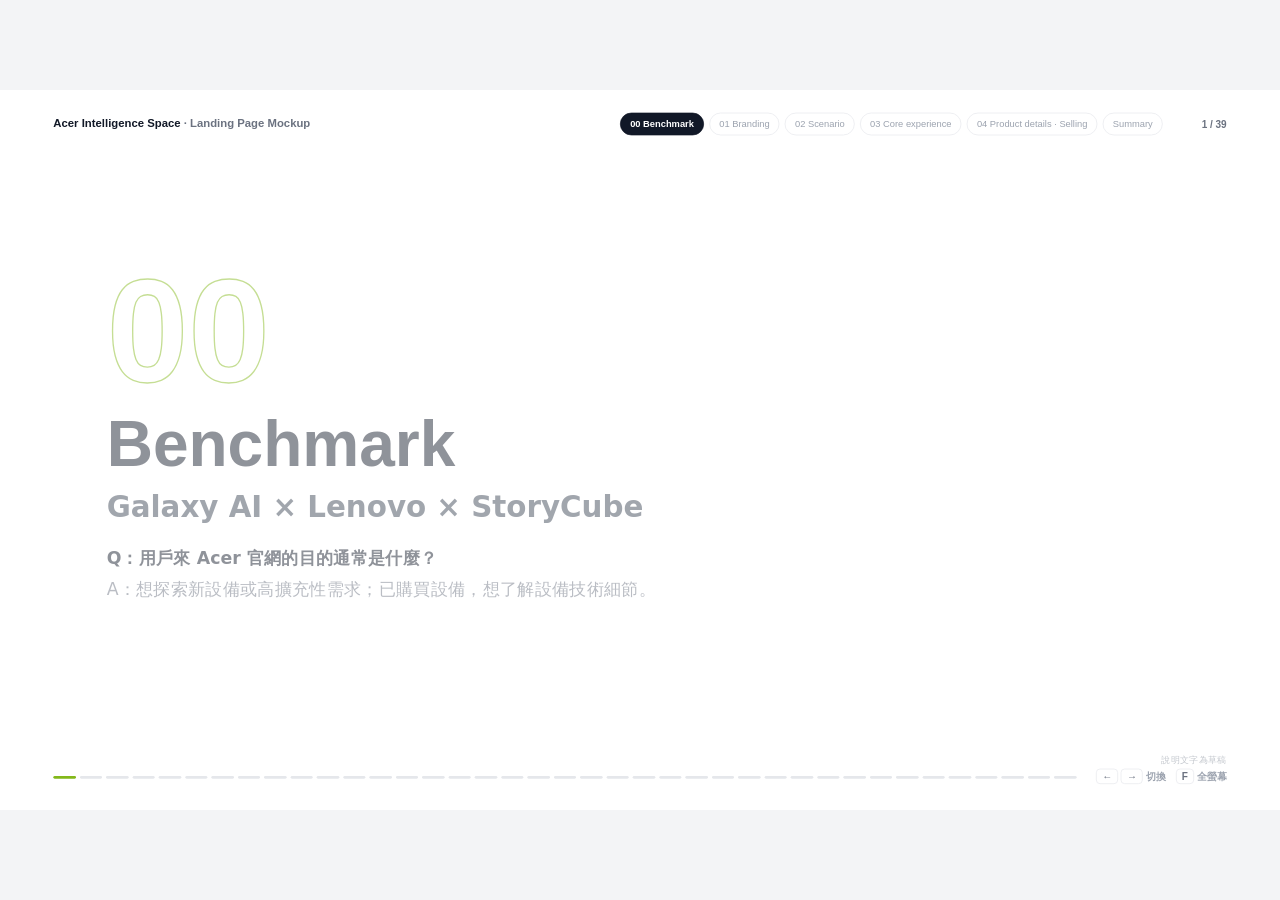
==== index.html @ 03bb37a7 "Add AIS landing page proposal site Presenter-mode proposal (39 steps) comparing Samsung, Lenovo and " ====
<!doctype html>
<html lang="zh-Hant">
<head>
<meta charset="utf-8">
<meta name="robots" content="noindex, nofollow">
<meta http-equiv="refresh" content="0; url=proposal/">
<title>AIS Landing Page 提案</title>
</head>
<body><a href="proposal/">開啟提案</a></body>
</html>
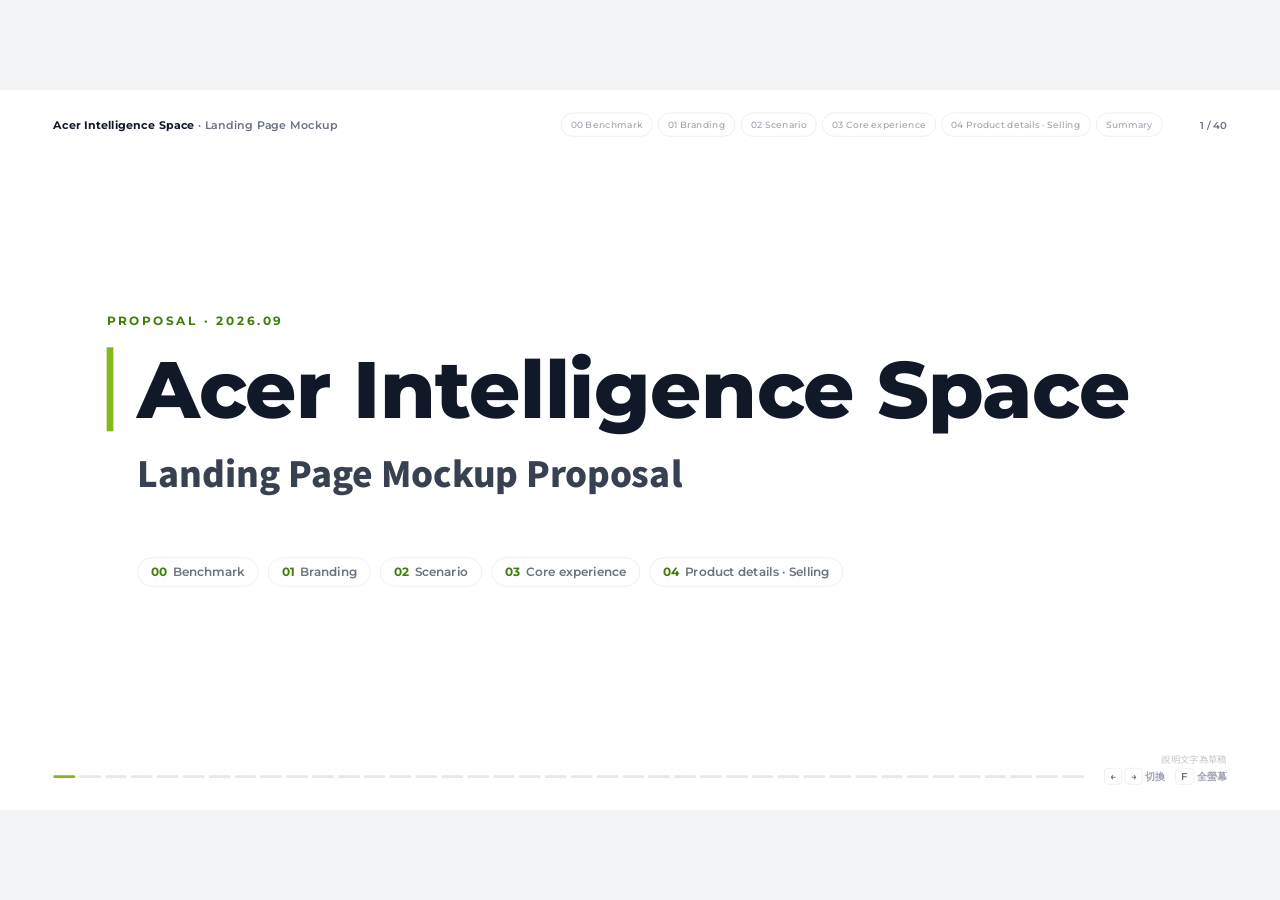
==== commit fb96bd16: "Move site to shared deck engine; lazy-load mockup frames, lighter spotlight - index.html + deck.conf" ====
--- a/index.html
+++ b/index.html
@@ -2,9 +2,43 @@
 <html lang="zh-Hant">
 <head>
 <meta charset="utf-8">
+<meta name="viewport" content="width=device-width, initial-scale=1">
+<!-- remove this line if the deck may be indexed by search engines -->
 <meta name="robots" content="noindex, nofollow">
-<meta http-equiv="refresh" content="0; url=proposal/">
-<title>AIS Landing Page 提案</title>
+<title>Proposal</title>
+<link rel="preconnect" href="https://fonts.googleapis.com">
+<link href="https://fonts.googleapis.com/css2?family=Noto+Sans+TC:wght@400;500;700;900&family=Montserrat:wght@600;700;800&display=swap" rel="stylesheet">
+<link rel="stylesheet" href="engine/deck.css">
 </head>
-<body><a href="proposal/">開啟提案</a></body>
+<body>
+<!-- Shell only: all content lives in deck.config.js -->
+<div class="stage" id="stage">
+  <header class="top">
+    <div class="brand" id="brand"></div>
+    <nav class="chapters" id="chapters" aria-label="章節"></nav>
+    <div class="count" id="count"></div>
+  </header>
+
+  <section class="cover off" id="cover"></section>
+  <section class="intro off" id="intro"></section>
+  <div id="windows"></div>
+
+  <div class="cathead" id="cathead"></div>
+  <div class="chips" id="chips"></div>
+  <div class="labels" id="labels"></div>
+  <svg class="wire" id="wire" viewBox="0 0 1920 1080"></svg>
+  <div class="caption" id="caption"></div>
+  <aside class="callout" id="callout"></aside>
+  <section class="panel" id="panel"></section>
+
+  <footer class="bottom">
+    <div class="bar" id="bar"></div>
+    <div class="hint"><kbd>←</kbd> <kbd>→</kbd> 切換　<kbd>F</kbd> 全螢幕</div>
+  </footer>
+  <div class="draft" id="draft"></div>
+</div>
+
+<script src="deck.config.js"></script>
+<script src="engine/deck.js"></script>
+</body>
 </html>
--- a/engine/deck.css
+++ b/engine/deck.css
@@ -0,0 +1,169 @@
+/* Proposal deck engine — styles. Theme colors can be overridden from deck.config.js (theme: { green: '#...' }). */
+:root{
+  --bg:#ffffff; --ink:#111827; --ink-2:#374151; --muted:#6b7280; --faint:#9ca3af; --line:#e5e7eb;
+  --green:#83b81a; --green-d:#3f7d0a; --green-soft:#f1f8e6;
+  --dur:1.1s; --ease:cubic-bezier(.65,0,.25,1);
+}
+@media (prefers-reduced-motion:reduce){:root{--dur:.01s}}
+*{box-sizing:border-box}
+html,body{margin:0;height:100%;background:#f3f4f6;color:var(--ink);font-family:"Noto Sans TC","Microsoft JhengHei",system-ui,sans-serif;overflow:hidden}
+.en{font-family:Montserrat,"Noto Sans TC",sans-serif}
+
+/* 1920×1080 stage, letterboxed to any screen */
+.stage{position:absolute;left:50%;top:50%;width:1920px;height:1080px;transform-origin:50% 50%;overflow:hidden;background:var(--bg)}
+
+/* top bar */
+.top{position:absolute;left:80px;right:80px;top:34px;display:flex;align-items:center;gap:32px;z-index:30;font-size:18px}
+.top .brand{font:600 17px Montserrat,sans-serif;color:var(--muted);white-space:nowrap}
+.top .brand b{color:var(--ink)}
+.chapters{display:flex;gap:8px;margin-left:auto}
+.chapters button{font:500 14px Montserrat,"Noto Sans TC",sans-serif;padding:8px 14px;border-radius:999px;border:1px solid var(--line);background:#fff;color:var(--faint);cursor:pointer;white-space:nowrap}
+.chapters button:hover{color:var(--ink-2)}
+.chapters button.on{color:#fff;background:var(--ink);border-color:var(--ink);font-weight:700}
+.count{font:600 15px Montserrat,sans-serif;color:var(--muted);min-width:64px;text-align:right}
+
+/* cover */
+.cover{position:absolute;inset:0;display:flex;flex-direction:column;justify-content:center;padding:0 160px;z-index:6;transition:opacity .6s,transform .8s var(--ease)}
+.cover.off{opacity:0;transform:translateY(-30px);pointer-events:none}
+.cover small{font:700 18px Montserrat,sans-serif;letter-spacing:4px;color:var(--green-d)}
+.cover h1{margin:28px 0 0;padding-left:36px;border-left:10px solid var(--green);font:800 120px/1.05 Montserrat,sans-serif;letter-spacing:-1px;color:var(--ink)}
+.cover h2{margin:24px 0 0;padding-left:46px;font-size:52px;font-weight:900;color:var(--ink-2)}
+.cover p{margin:56px 0 0;padding-left:46px;font-size:30px;color:var(--muted)}
+.cover ol{list-style:none;display:flex;gap:14px;margin:90px 0 0;padding:0 0 0 46px}
+.cover li{padding:10px 20px;border:1px solid var(--line);border-radius:999px;font:600 18px Montserrat,"Noto Sans TC",sans-serif;color:var(--muted)}
+.cover li b{color:var(--green-d);margin-right:8px}
+
+/* chapter intro */
+.intro{position:absolute;inset:0;display:flex;flex-direction:column;justify-content:center;padding-left:160px;z-index:5;transition:opacity .6s,transform .8s var(--ease)}
+.intro.off{opacity:0;transform:translateY(-30px);pointer-events:none}
+.intro .num{font:800 220px/1 Montserrat,sans-serif;color:transparent;-webkit-text-stroke:2px var(--green)}
+.intro h1{margin:10px 0 0;font:800 96px/1.05 Montserrat,sans-serif;color:var(--ink)}
+.intro h2{margin:18px 0 0;font-size:44px;font-weight:900;color:var(--ink-2)}
+.intro p{margin:30px 0 0;font-size:26px;color:var(--muted);max-width:1180px;line-height:1.75}
+.intro p strong{color:var(--ink)}
+.intro q{color:var(--ink);quotes:"「" "」"}
+
+/* browser windows with a camera inside */
+.win{position:absolute;border-radius:14px;overflow:hidden;background:#fff;border:1px solid var(--line);
+  box-shadow:0 30px 80px rgba(17,24,39,.14),0 2px 6px rgba(17,24,39,.06);z-index:8;
+  transition:left var(--dur) var(--ease),top var(--dur) var(--ease),width var(--dur) var(--ease),height var(--dur) var(--ease),opacity .6s}
+.win.hidden{opacity:0;pointer-events:none}
+.chrome{height:40px;display:flex;align-items:center;gap:8px;padding:0 14px;background:#f3f4f6;border-bottom:1px solid var(--line);white-space:nowrap;overflow:hidden}
+.chrome i{width:11px;height:11px;border-radius:50%;background:#d1d5db;flex:none}
+.chrome span{margin-left:10px;padding:4px 14px;border-radius:999px;background:#fff;color:var(--faint);font:500 13px Montserrat,sans-serif;overflow:hidden;text-overflow:ellipsis}
+.chrome b{margin-left:auto;font:700 13px Montserrat,"Noto Sans TC",sans-serif;letter-spacing:.5px;color:var(--green-d)}
+.win.slim .chrome i,.win.slim .chrome span{display:none}
+.win.slim .chrome b{margin:0 auto;font-size:12px}
+.view{position:relative;height:calc(100% - 40px);overflow:hidden;background:#fff}
+.win.none .view::after{content:attr(data-none);position:absolute;inset:0;display:grid;place-items:center;background:rgba(255,255,255,.82);color:var(--muted);font-size:34px;font-weight:700;letter-spacing:4px}
+.world{position:absolute;left:0;top:0;transform-origin:0 0;transition:transform var(--dur) var(--ease);will-change:transform;--inv:1}
+.world img,.world iframe{position:absolute;left:0;top:0;display:block;border:0;pointer-events:none}
+.world iframe{opacity:0;transition:opacity .5s}
+.world iframe.on{opacity:1}
+
+/* spotlight: four solid rectangles dim everything around the block (opacity on the group, so overlaps don't darken);
+   replaces a huge box-shadow that was very expensive to paint on phones */
+.dimset{position:absolute;inset:0;opacity:.5;transition:opacity .5s}
+.dimset.off{opacity:0}
+.dimset i{position:absolute;background:#111827;transition:left var(--dur) var(--ease),top var(--dur) var(--ease),width var(--dur) var(--ease),height var(--dur) var(--ease)}
+.spot{position:absolute;border:calc(3px*var(--inv)) solid var(--green);border-radius:calc(8px*var(--inv));
+  transition:left var(--dur) var(--ease),top var(--dur) var(--ease),width var(--dur) var(--ease),height var(--dur) var(--ease),opacity .5s}
+.spot.off{opacity:0}
+
+/* numbered marks inside the page */
+.marks{position:absolute;inset:0}
+.mark{position:absolute;border:calc(2.5px*var(--inv)) dashed var(--green);border-radius:calc(12px*var(--inv));background:rgba(131,184,26,.08);
+  opacity:0;transform:scale(.97);transition:opacity .45s,transform .45s}
+.marks.on .mark{opacity:1;transform:none}
+.mark b{position:absolute;left:calc(-20px*var(--inv));top:calc(-20px*var(--inv));width:calc(40px*var(--inv));height:calc(40px*var(--inv));
+  border-radius:50%;background:var(--green);color:#fff;font:800 calc(20px*var(--inv))/calc(40px*var(--inv)) Montserrat,sans-serif;text-align:center;
+  box-shadow:0 0 0 calc(7px*var(--inv)) rgba(131,184,26,.25)}
+
+/* benchmark category bands */
+.bands{position:absolute;inset:0;opacity:0;transition:opacity .5s}
+.bands.on{opacity:1}
+.band{position:absolute;left:0;right:0;background:var(--fill);border-top:calc(2px*var(--inv)) solid var(--c);opacity:.25;transition:opacity .5s}
+.band.on{opacity:1}
+.band span{position:absolute;left:0;top:0;padding:calc(6px*var(--inv)) calc(14px*var(--inv));background:var(--c);color:#fff;font:700 calc(18px*var(--inv))/1.3 "Noto Sans TC",sans-serif;border-bottom-right-radius:calc(10px*var(--inv));white-space:nowrap}
+
+.cathead{position:absolute;left:80px;top:104px;display:flex;align-items:baseline;gap:18px;z-index:12;opacity:0;transform:translateY(8px);transition:opacity .5s,transform .5s}
+.cathead.show{opacity:1;transform:none}
+.cathead i{align-self:center;width:18px;height:18px;border-radius:5px;background:var(--c)}
+.cathead em{font:700 18px Montserrat,sans-serif;font-style:normal;color:var(--faint)}
+.cathead strong{font-size:38px;font-weight:900}
+.cathead span{font-size:22px;color:var(--muted)}
+.chips{position:absolute;inset:0;z-index:12;pointer-events:none}
+.chip{position:absolute;transform:translateX(-50%);text-align:center;font-size:20px;color:var(--ink-2);white-space:nowrap;opacity:0;transition:opacity .45s}
+.chips.show .chip{opacity:1}
+.chip b{font:800 26px Montserrat,sans-serif;color:var(--ink)}
+.chip small{display:block;font-size:17px;color:var(--muted);margin-top:2px}
+.chip.none{color:var(--faint)}
+
+/* section labels beside an overview */
+.labels{position:absolute;inset:0;z-index:9;pointer-events:none}
+.label{position:absolute;display:flex;align-items:center;gap:14px;transform:translateY(-50%);opacity:0;transition:opacity .4s}
+.labels.show .label{opacity:1}
+.label em{font:600 14px Montserrat,sans-serif;font-style:normal;color:var(--faint);width:26px}
+.label span{font:600 22px Montserrat,sans-serif;color:var(--faint)}
+.label.on span{color:var(--ink);font-weight:800;font-size:30px}
+.label.on em{color:var(--green-d)}
+.caption{position:absolute;left:80px;bottom:120px;max-width:560px;z-index:9;opacity:0;transition:opacity .5s}
+.caption.show{opacity:1}
+.caption small{display:block;font:700 15px Montserrat,sans-serif;letter-spacing:2px;color:var(--green-d);margin-bottom:14px}
+.caption h3{margin:0;font-size:40px;font-weight:900;line-height:1.3}
+.caption p{margin:14px 0 0;font-size:22px;color:var(--muted);line-height:1.7}
+
+svg.wire{position:absolute;inset:0;width:1920px;height:1080px;z-index:9;pointer-events:none}
+svg.wire path{fill:none;stroke:var(--green);stroke-width:2;stroke-dasharray:var(--len,2000);stroke-dashoffset:var(--len,2000);transition:stroke-dashoffset .8s var(--ease)}
+svg.wire.show path{stroke-dashoffset:0}
+svg.wire circle{fill:var(--green);opacity:0;transition:opacity .3s .5s}
+svg.wire.show circle{opacity:1}
+
+/* callout */
+.callout{position:absolute;z-index:10;background:#fff;border:1px solid var(--line);border-radius:22px;padding:40px 44px 44px;
+  box-shadow:0 24px 60px rgba(17,24,39,.10);clip-path:inset(0 0 100% 0 round 22px);opacity:0;transition:clip-path .7s var(--ease),opacity .3s}
+.callout.show{clip-path:inset(0 0 0 0 round 22px);opacity:1}
+.callout small{font:700 15px Montserrat,sans-serif;letter-spacing:2px;color:var(--green-d)}
+.callout h3{margin:14px 0 26px;font-size:40px;line-height:1.3;font-weight:900}
+.callout ol{list-style:none;margin:0;padding:0;display:grid;gap:20px}
+.callout li{display:grid;grid-template-columns:40px 1fr;gap:18px;font-size:23px;line-height:1.6;color:var(--ink-2);opacity:0;transform:translateY(12px);transition:opacity .45s,transform .45s}
+.callout.show li{opacity:1;transform:none}
+.callout li b{width:40px;height:40px;border-radius:50%;display:grid;place-items:center;font:800 18px Montserrat,sans-serif;background:var(--green);color:#fff}
+.callout li b.dim{background:#fff;border:2px solid var(--line);color:var(--faint)}
+.callout li strong{color:var(--ink)}
+.callout .tag{display:inline-block;margin-top:28px;padding:8px 18px;border-radius:999px;background:var(--green-soft);color:var(--green-d);font-size:18px;font-weight:700}
+
+/* free panels: comparisons, tables, conclusions */
+.panel{position:absolute;left:80px;right:80px;z-index:10;opacity:0;transform:translateY(30px);pointer-events:none;transition:opacity .6s .45s,transform .8s .45s var(--ease)}
+.panel.show{opacity:1;transform:none}
+.panel h3{margin:0 0 22px;font-size:44px;font-weight:900;line-height:1.35}
+.panel h3 em{font-style:normal;color:var(--green-d)}
+.grid{display:grid;border-top:1px solid var(--line)}
+.grid > div{padding:14px 24px;border-bottom:1px solid var(--line);font-size:23px;line-height:1.6;color:var(--ink-2)}
+.grid .k{color:var(--muted);font-size:20px}
+.grid .h{font:800 16px Montserrat,sans-serif;letter-spacing:2px;color:var(--faint)}
+.grid .a{color:var(--ink);font-weight:700;background:var(--green-soft)}
+.grid .h.a{color:var(--green-d)}
+.meter{height:14px;border-radius:8px;background:#f3f4f6;margin-top:10px;overflow:hidden}
+.meter i{display:block;height:100%;width:0;background:var(--green);border-radius:8px;transition:width 1.4s .9s var(--ease)}
+.panel.show .meter i{width:var(--w)}
+.quote{font-size:64px;font-weight:900;line-height:1.35;letter-spacing:1px;margin:0}
+.quote em{font-style:normal;color:var(--green-d)}
+.qa{font-size:28px;line-height:1.8;color:var(--ink-2);margin:0 0 50px}
+.qa b{font:800 30px Montserrat,sans-serif;color:var(--green-d);margin-right:12px}
+.recap{display:flex;gap:16px;margin-top:56px;flex-wrap:wrap}
+.recap span{padding:12px 22px;border-radius:14px;border:1px solid var(--line);font-size:22px;color:var(--ink-2)}
+.recap span b{font:800 18px Montserrat,sans-serif;color:var(--green-d);margin-right:10px}
+.note{margin-top:22px;font-size:17px;color:var(--faint)}
+
+/* bottom */
+.bottom{position:absolute;left:80px;right:80px;bottom:40px;display:flex;align-items:center;gap:30px;z-index:30}
+.bar{display:flex;gap:6px;flex:1}
+.bar i{height:4px;flex:1;border-radius:4px;background:var(--line);transition:background .4s}
+.bar i.on{background:var(--green)}
+.hint{font:600 15px Montserrat,sans-serif;color:var(--faint);white-space:nowrap}
+.hint kbd{font:inherit;padding:2px 8px;border:1px solid var(--line);border-radius:6px;color:var(--muted)}
+.draft{position:absolute;right:80px;bottom:66px;font-size:14px;color:#c4c8ce;z-index:30}
+
+/* config error banner */
+.deck-error{position:fixed;left:20px;right:20px;top:20px;z-index:999;padding:18px 22px;border-radius:12px;background:#fef2f2;color:#991b1b;border:1px solid #fecaca;font:14px/1.6 ui-monospace,Consolas,monospace;white-space:pre-wrap}
